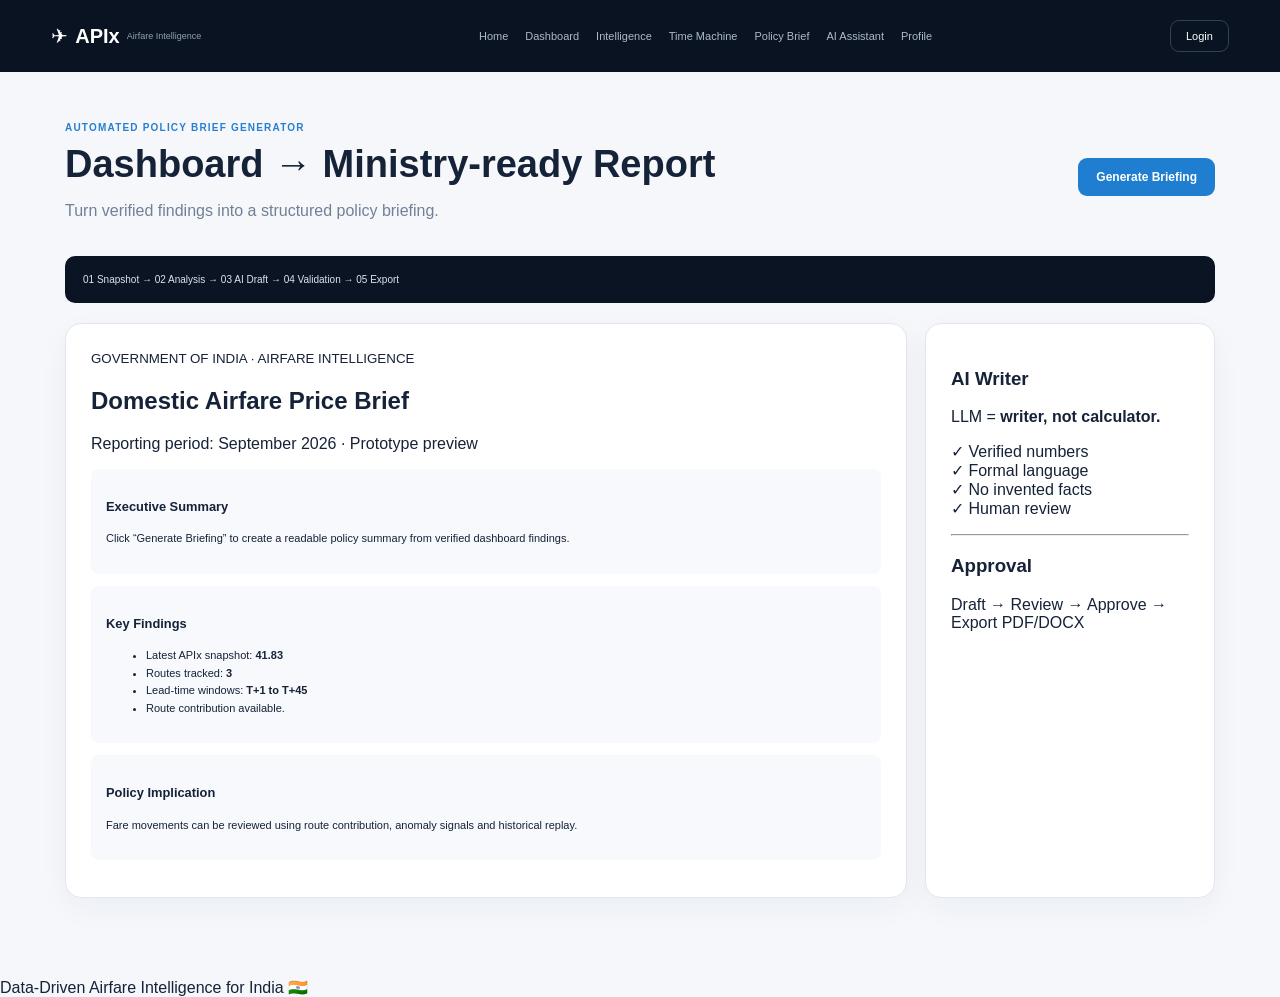
==== brief.html @ e9363e63 "Initial APIx website" ====
<!doctype html><html><head><meta charset="utf-8"><meta name="viewport" content="width=device-width,initial-scale=1"><title>Policy Brief Generator</title><link rel="stylesheet" href="style.css"></head><body><header><a class="logo" href="index.html">✈ <b>APIx</b><small>Airfare Intelligence</small></a><nav><a href="index.html">Home</a><a href="dashboard.html">Dashboard</a><a href="intelligence.html">Intelligence</a><a href="timemachine.html">Time Machine</a><a href="brief.html">Policy Brief</a><a href="chatbot.html">AI Assistant</a><a href="profile.html">Profile</a></nav><a class="login" href="login.html">Login</a></header>
<main class="page"><div class="pagehead"><div><small>AUTOMATED POLICY BRIEF GENERATOR</small><h1>Dashboard → Ministry-ready Report</h1><p>Turn verified findings into a structured policy briefing.</p></div><button class="btn" onclick="generate()">Generate Briefing</button></div>
<div class="workflow">01 Snapshot → 02 Analysis → 03 AI Draft → 04 Validation → 05 Export</div><div class="briefgrid"><section class="report"><small>GOVERNMENT OF INDIA · AIRFARE INTELLIGENCE</small><h2>Domestic Airfare Price Brief</h2><p>Reporting period: September 2026 · Prototype preview</p><div class="reportbox"><h3>Executive Summary</h3><p id="summary">Click “Generate Briefing” to create a readable policy summary from verified dashboard findings.</p></div><div class="reportbox"><h3>Key Findings</h3><ul><li>Latest APIx snapshot: <b>41.83</b></li><li>Routes tracked: <b>3</b></li><li>Lead-time windows: <b>T+1 to T+45</b></li><li>Route contribution available.</li></ul></div><div class="reportbox"><h3>Policy Implication</h3><p>Fare movements can be reviewed using route contribution, anomaly signals and historical replay.</p></div></section><aside class="side"><h3>AI Writer</h3><p>LLM = <b>writer, not calculator.</b></p><p>✓ Verified numbers<br>✓ Formal language<br>✓ No invented facts<br>✓ Human review</p><hr><h3>Approval</h3><p>Draft → Review → Approve → Export PDF/DOCX</p></aside></div></main><footer>Data-Driven Airfare Intelligence for India 🇮🇳</footer><script>function generate(){document.getElementById('summary').textContent='The latest APIx snapshot is 41.83. Route-level and lead-time analysis are available to identify where airfare movement is concentrated. This draft requires human validation before publication.'}</script></body></html>
---- style.css ----
*{
    box-sizing:border-box;
}

body{
    margin:0;
    background:#f5f7fb;
    color:#152238;
    font-family:Inter,Segoe UI,Arial,sans-serif;
}

a{
    text-decoration:none;
    color:inherit;
}


/* =========================
   HEADER
========================= */

header{
    height:72px;
    background:#091321;
    color:white;
    display:flex;
    align-items:center;
    padding:0 4%;
    gap:24px;
    position:sticky;
    top:0;
    z-index:9;
}

.logo{
    display:flex;
    gap:7px;
    align-items:center;
    font-size:20px;
    min-width:190px;
}

.logo small{
    font-size:9px;
    color:#93a0b2;
    font-weight:400;
}

.logo b{
    font-size:20px;
}

nav{
    display:flex;
    gap:17px;
    justify-content:center;
    flex:1;
}

nav a{
    font-size:11px;
    color:#aeb9c9;
    padding:8px 0;
}

nav a:hover,
nav a.active{
    color:white;
    border-bottom:2px solid #4da3ff;
}

.login{
    border:1px solid #334157;
    padding:9px 15px;
    border-radius:9px;
    font-size:11px;
}


/* =========================
   HOME HERO
========================= */

.hero{
    max-width:1180px;
    margin:auto;
    padding:80px 25px 65px;
    display:grid;
    grid-template-columns:1.1fr .9fr;
    gap:70px;
    align-items:center;
}

.pill{
    display:inline-block;
    background:#e0f6eb;
    color:#21835a;
    border-radius:20px;
    padding:8px 13px;
    font-size:10px;
    font-weight:800;
}

.hero h1{
    font-size:51px;
    line-height:1.06;
    margin:18px 0;
}

.hero h1 span{
    color:#277ed0;
}

.hero p{
    color:#6b788b;
    line-height:1.7;
    max-width:620px;
}

.btn{
    display:inline-block;
    background:#207ed0;
    color:white;
    border:0;
    border-radius:9px;
    padding:12px 18px;
    font-weight:700;
    font-size:12px;
    cursor:pointer;
}

.ghost{
    background:white;
    color:#17243a;
    border:1px solid #dce3ed;
}

.hero-card,
.panel,
.cards article,
.innovation article,
.report,
.side,
.replay,
.filters,
.chat-side,
.chat{
    background:white;
    border:1px solid #e1e7ef;
    border-radius:16px;
    box-shadow:0 10px 30px #14243a0b;
}

.hero-card{
    padding:25px;
}

.hero-card small,
.heading small,
.pagehead small,
.centerhead small,
.profile small{
    font-size:10px;
    color:#287fd0;
    font-weight:800;
    letter-spacing:1.2px;
}

.hero-card h2{
    font-size:52px;
    margin:20px 0 10px;
}

.hero-card h2 i{
    font-size:12px;
    color:#8490a1;
    font-style:normal;
}

.bars{
    height:125px;
    display:flex;
    align-items:end;
    gap:9px;
    border-bottom:1px solid #e8edf3;
}

.bars b{
    width:12%;
    background:#4da3ff;
    border-radius:4px 4px 0 0;
}

.hero-card p{
    display:flex;
    justify-content:space-between;
    font-size:11px;
    border-bottom:1px solid #eef1f5;
    padding:10px 0;
}

.hero-card em{
    color:#16825a;
    font-style:normal;
}

.hero-card strong{
    margin-left:auto;
    margin-right:15px;
}


/* =========================
   GENERAL SECTIONS
========================= */

.section{
    max-width:1180px;
    margin:auto;
    padding:20px 25px 65px;
}

.heading{
    padding:40px 0 25px;
}

.heading h2,
.center h2{
    font-size:29px;
}

.cards{
    display:grid;
    gap:15px;
}

.four{
    grid-template-columns:repeat(4,1fr);
}

.cards article{
    padding:23px;
    font-size:24px;
}

.cards h3{
    font-size:15px;
}

.cards p{
    font-size:11px;
    color:#6d798b;
    line-height:1.6;
}

.dark{
    max-width:none!important;
    background:#0b1423;
    color:white;
    padding:20px calc((100% - 1130px)/2) 65px;
}

.dark .cards article{
    background:#111d2e;
    border-color:#26364c;
}

.dark .cards p{
    color:#9aa8bb;
}

.dark .cards b{
    color:#4da3ff;
}

.center{
    text-align:center;
    padding:70px 20px;
}


/* =========================
   CHAT POPUP
========================= */

.chat-popup{
    position:fixed;
    right:22px;
    bottom:20px;
    background:white;
    border:1px solid #dfe5ed;
    border-radius:12px;
    padding:13px 15px;
    box-shadow:0 8px 25px #0002;
    z-index:10;
}

.chat-popup>*{
    display:block;
    font-size:10px;
    margin:3px;
}

.chat-popup a,
.link{
    color:#217fd0;
    font-weight:700;
}


/* =========================
   GENERAL PAGE
========================= */

.page{
    max-width:1200px;
    padding:45px 25px 80px;
    margin:auto;
}

.pagehead{
    display:flex;
    justify-content:space-between;
    align-items:center;
}

.pagehead h1,
.centerhead h1{
    font-size:38px;
    margin:8px 0;
}

.pagehead p,
.centerhead p{
    color:#718096;
}

.status{
    background:#e0f6eb;
    color:#21835a;
    padding:9px 13px;
    border-radius:20px;
    font-size:10px;
    font-weight:800;
}


/* =========================
   FILTERS
========================= */

.filters{
    display:flex;
    gap:15px;
    padding:17px;
    margin:22px 0;
}

.filters label{
    font-size:10px;
    font-weight:700;
    display:flex;
    flex-direction:column;
    gap:6px;
    flex:1;
}

select,
input{
    padding:10px;
    border:1px solid #dce3eb;
    border-radius:8px;
    background:white;
}


/* =========================
   KPI CARDS
========================= */

.kpis{
    display:grid;
    grid-template-columns:repeat(5,1fr);
    gap:12px;
    margin:20px 0;
}

.kpis>div{
    background:white;
    border:1px solid #e1e7ef;
    border-radius:12px;
    padding:18px;
}

.kpis small{
    display:block;
    color:#7d8999;
    font-size:9px;
    font-weight:800;
}

.kpis b{
    display:block;
    font-size:25px;
    margin:9px 0;
}

.kpis span{
    font-size:10px;
    color:#8490a1;
}


/* =========================
   DASHBOARD
========================= */

.twocol{
    display:grid;
    grid-template-columns:1fr 1fr;
    gap:17px;
    margin:17px 0;
}

.panel{
    padding:21px;
}

.panel h2{
    font-size:16px;
}

.chart{
    height:260px;
    background:#0b1423;
    border-radius:10px;
    padding:10px;
}

.chart svg{
    width:100%;
    height:100%;
}

.bar{
    display:grid;
    grid-template-columns:75px 1fr 35px;
    gap:9px;
    align-items:center;
    margin:22px 0;
    font-size:10px;
}

.bar i{
    height:9px;
    background:#4da3ff;
    border-radius:9px;
}

.lead{
    display:grid;
    grid-template-columns:repeat(5,1fr);
    gap:7px;
}

.lead div{
    background:#f5f8fc;
    padding:14px;
    border-radius:8px;
    font-size:10px;
}

.lead strong{
    display:block;
    margin-top:7px;
    font-size:13px;
}

.notice,
.source{
    padding:14px;
    background:#fff7df;
    border:1px solid #eedda9;
    border-radius:9px;
    font-size:10px;
    color:#725e24;
}


/* =========================
   OLD INNOVATION SUPPORT
========================= */

.centerhead{
    text-align:center;
    max-width:700px;
    margin:20px auto 38px;
}

.innovation{
    display:grid;
    gap:15px;
}

.innovation article{
    padding:24px;
    display:grid;
    grid-template-columns:55px 1fr;
    gap:15px;
}

.innovation article>strong{
    font-size:27px;
    color:#277ed0;
}

.innovation h2{
    margin:0;
    font-size:19px;
}

.innovation p{
    font-size:12px;
    color:#69768a;
    line-height:1.6;
}

.codebox,
.anomaly,
.timeline{
    background:#f5f8fc;
    border-radius:8px;
    padding:12px;
    font-size:10px;
}

.anomaly{
    color:#8b5d0d;
    background:#fff5df;
}

.source{
    background:#0b1423;
    color:#dbe4ef;
    border:0;
    margin-top:20px;
}


/* =========================
   TIME MACHINE
========================= */

.replay{
    padding:30px;
    display:grid;
    grid-template-columns:1fr 1fr;
    gap:40px;
}

.replay>div>strong{
    font-size:55px;
    display:block;
    margin:18px 0;
}

.replaybars{
    height:260px;
    background:#f5f8fc;
    display:flex;
    align-items:end;
    gap:25px;
    padding:30px;
}

.replaybars i{
    flex:1;
    background:#4da3ff;
    border-radius:6px 6px 0 0;
}


/* =========================
   POLICY BRIEF
========================= */

.workflow{
    background:#0b1423;
    color:#dbe4ef;
    padding:18px;
    border-radius:10px;
    font-size:10px;
    margin:20px 0;
}

.briefgrid{
    display:grid;
    grid-template-columns:1fr 290px;
    gap:18px;
}

.report,
.side{
    padding:25px;
}

.reportbox{
    background:#f7f9fc;
    padding:15px;
    border-radius:8px;
    margin:12px 0;
    font-size:11px;
    line-height:1.6;
}


/* =========================
   CHATBOT
========================= */

.chatlayout{
    display:grid;
    grid-template-columns:250px 1fr;
    gap:15px;
}

.chat-side{
    padding:18px;
}

.chat-side button{
    display:block;
    width:100%;
    padding:10px;
    margin:7px 0;
    border:1px solid #e1e6ee;
    background:#f8fafc;
    border-radius:8px;
    text-align:left;
    font-size:10px;
}

.tiny{
    font-size:9px!important;
    color:#8490a1;
    line-height:1.5;
}

.chat{
    overflow:hidden;
}

.chathead{
    padding:16px;
    border-bottom:1px solid #e7ebf1;
    font-size:11px;
}

.messages{
    height:420px;
    padding:18px;
    background:#f7f9fc;
    overflow:auto;
}

.msg{
    max-width:75%;
    padding:11px;
    border-radius:11px;
    margin:9px 0;
    font-size:11px;
    line-height:1.5;
}

.bot{
    background:white;
    border:1px solid #e2e7ee;
}

.user{
    background:#207ed0;
    color:white;
    margin-left:auto;
}

.input{
    display:flex;
    gap:7px;
    padding:11px;
}

.input input{
    flex:1;
}

.input button{
    background:#207ed0;
    color:white;
    border:0;
    border-radius:8px;
    padding:0 16px;
}


/* =========================
   LOGIN
========================= */

.loginpage{
    min-height:100vh;
    background:#0b1423;
    display:grid;
    place-items:center;
}

.loginbox{
    width:390px;
    background:white;
    padding:38px;
    border-radius:18px;
}

.darklogo{
    color:#17243a;
}

.loginbox h1{
    margin-top:28px;
}

.loginbox label{
    display:block;
    font-size:10px;
    font-weight:700;
    margin:13px 0;
}

.loginbox input{
    width:100%;
    margin-top:6px;
}

.full{
    width:100%;
    margin-top:8px;
}


/* =========================
   PROFILE
========================= */

.profile{
    display:flex;
    align-items:center;
    gap:18px;
    margin-bottom:25px;
}

.avatar{
    width:62px;
    height:62px;
    background:#207ed0;
    color:white;
    border-radius:50%;
    display:grid;
    place-items:center;
    font-size:24px;
    font-weight:800;
}


/* =========================
   TABLES
========================= */

table{
    width:100%;
    border-collapse:collapse;
    font-size:10px;
}

th,
td{
    text-align:left;
    padding:12px;
    border-bottom:1px solid #edf0f4;
}


/* =====================================================
   APIx INTELLIGENCE CENTER
===================================================== */

.intel-hero{
    display:flex;
    justify-content:space-between;
    align-items:flex-end;
    gap:40px;
    padding:55px 0 40px;
    border-bottom:1px solid #e7edf4;
}

.intel-hero h1{
    font-size:46px;
    line-height:1.05;
    max-width:650px;
    margin:16px 0;
}

.intel-hero h1 span{
    display:block;
    color:#4b8ed8;
}

.intel-hero p{
    max-width:620px;
    color:#68778a;
    font-size:15px;
    line-height:1.7;
}

.intel-status{
    display:flex;
    align-items:center;
    gap:12px;
    padding:16px 20px;
    background:#f5f9fd;
    border:1px solid #dce8f3;
    border-radius:12px;
    min-width:250px;
}

.intel-status small{
    display:block;
    color:#7b8999;
    font-size:9px;
}

.intel-status strong{
    display:block;
    margin-top:5px;
    font-size:11px;
    color:#26384b;
}

.status-dot{
    width:9px;
    height:9px;
    background:#2fbf71;
    border-radius:50%;
    box-shadow:0 0 0 5px #dff6e9;
}


/* Intelligence module cards */

.module-grid{
    display:grid;
    grid-template-columns:1fr 1fr;
    gap:20px;
    padding:35px 0;
}

.intel-module{
    background:white;
    border:1px solid #e1e8f0;
    border-radius:16px;
    padding:26px;
    color:#1c2b3a;
    transition:.2s;
    box-shadow:0 5px 20px rgba(22,45,70,.04);
}

.intel-module:hover{
    transform:translateY(-4px);
    border-color:#9fc5e8;
    box-shadow:0 15px 35px rgba(22,45,70,.09);
}

.module-top{
    display:flex;
    justify-content:space-between;
    color:#718196;
    font-size:10px;
    letter-spacing:1px;
}

.module-top b{
    font-size:8px;
    color:#4d8dcc;
    background:#edf6ff;
    padding:5px 8px;
    border-radius:5px;
}

.module-icon{
    width:45px;
    height:45px;
    margin:28px 0 18px;
    display:flex;
    align-items:center;
    justify-content:center;
    background:#edf5fc;
    color:#4385c5;
    border-radius:10px;
    font-size:22px;
}

.intel-module h2{
    font-size:22px;
    margin:0 0 10px;
}

.intel-module p{
    color:#6b7989;
    line-height:1.6;
    font-size:13px;
    min-height:65px;
}

.module-data{
    display:flex;
    justify-content:space-between;
    border-top:1px solid #edf1f5;
    padding:11px 0;
    font-size:10px;
}

.module-data span{
    color:#8794a4;
}

.module-data strong{
    color:#26384b;
}

.module-link{
    margin-top:12px;
    color:#4285c4;
    font-size:11px;
    font-weight:600;
}


/* Anomaly preview */

.anomaly-mini{
    display:flex;
    align-items:center;
    gap:12px;
    background:#fff8ed;
    border:1px solid #f4dfbd;
    padding:12px;
    margin:15px 0;
    border-radius:8px;
}

.anomaly-mini span{
    font-size:10px;
    color:#69798a;
}

.anomaly-mini strong{
    color:#d17b22;
}

.anomaly-mini em{
    font-size:8px;
    color:#c16c17;
    font-style:normal;
}


/* Fingerprint preview */

.fingerprint-box{
    display:grid;
    grid-template-columns:repeat(3,1fr);
    gap:6px;
    margin:15px 0;
}

.fingerprint-box span{
    background:#f5f7fa;
    padding:8px;
    text-align:center;
    font-size:8px;
    color:#718093;
    border-radius:5px;
}


/* Time preview */

.time-preview{
    display:flex;
    align-items:flex-end;
    gap:10px;
    height:85px;
    margin:15px 0;
}

.time-preview div{
    flex:1;
    background:#edf5fc;
    padding:8px;
    border-radius:5px;
    display:flex;
    flex-direction:column;
    justify-content:flex-end;
    height:60%;
}

.time-preview div:nth-child(2){
    height:78%;
}

.time-preview div:nth-child(3){
    height:95%;
}

.time-preview span{
    font-size:8px;
    color:#8190a1;
}

.time-preview b{
    font-size:10px;
    color:#3e80bd;
}


/* Intelligence pipeline */

.intel-bottom{
    background:#f6f9fc;
    border:1px solid #e1e9f1;
    border-radius:16px;
    padding:30px;
    margin-bottom:50px;
}

.intel-bottom h2{
    margin:10px 0 25px;
}

.intel-bottom h2 span{
    color:#4388ca;
}

.pipeline{
    display:flex;
    align-items:center;
    justify-content:space-between;
    gap:10px;
    flex-wrap:wrap;
}

.pipeline span{
    background:white;
    border:1px solid #dce5ee;
    padding:10px 14px;
    border-radius:7px;
    font-size:10px;
}

.pipeline b{
    color:#77a7d2;
}


/* =====================================================
   INTELLIGENCE DETAIL PAGES
===================================================== */

.detail-hero{
    padding:55px 0 35px;
}

.detail-hero small{
    color:#4a89c6;
    font-size:10px;
    letter-spacing:1px;
}

.detail-hero h1{
    font-size:40px;
    margin:15px 0 10px;
}

.detail-hero p{
    color:#6b7888;
    max-width:650px;
    line-height:1.7;
}


/* Analytics panel */

.analytics-panel{
    background:white;
    border:1px solid #e0e7ef;
    border-radius:14px;
    padding:25px;
    margin-bottom:20px;
    box-shadow:0 5px 20px rgba(30,55,80,.04);
}

.panel-header{
    display:flex;
    justify-content:space-between;
    align-items:center;
    margin-bottom:22px;
}

.panel-header small{
    color:#8492a1;
    font-size:9px;
}

.panel-header h2{
    margin-top:6px;
    font-size:19px;
}

.live-tag{
    color:#2baf68;
    background:#eaf8f0;
    padding:7px 10px;
    border-radius:5px;
    font-size:8px;
}


/* Detail data table */

.data-table{
    width:100%;
    border-collapse:collapse;
    font-size:11px;
}

.data-table th{
    text-align:left;
    color:#8996a5;
    font-size:9px;
    padding:12px;
    border-bottom:1px solid #e8edf2;
}

.data-table td{
    padding:15px 12px;
    border-bottom:1px solid #edf1f5;
    color:#425365;
}

.data-table td:first-child{
    font-weight:600;
    color:#24374a;
}


/* Detail metrics */

.metric-row{
    display:grid;
    grid-template-columns:repeat(3,1fr);
    gap:18px;
    margin-bottom:50px;
}

.metric-card{
    background:white;
    border:1px solid #e1e8ef;
    padding:22px;
    border-radius:12px;
}

.metric-card small{
    display:block;
    color:#8491a0;
    font-size:9px;
}

.metric-card strong{
    display:block;
    font-size:28px;
    margin:8px 0;
}

.metric-card span{
    color:#8793a1;
    font-size:10px;
}


/* Anomaly signals */

.signal{
    display:grid;
    grid-template-columns:2fr 1fr auto;
    align-items:center;
    gap:20px;
    padding:18px;
    border:1px solid #e8edf2;
    border-radius:10px;
    margin-bottom:10px;
}

.signal strong{
    font-size:13px;
}

.signal p{
    margin:5px 0 0;
    color:#7b8998;
    font-size:10px;
}

.signal-price{
    display:flex;
    flex-direction:column;
    font-size:10px;
}

.signal-price span{
    color:#8a97a5;
    text-decoration:line-through;
}

.signal-price b{
    margin-top:4px;
    color:#293b4e;
}

.warning,
.normal,
.watch{
    padding:7px 9px;
    border-radius:5px;
    font-size:8px;
    text-align:center;
}

.warning{
    background:#fff1e3;
    color:#c8761b;
}

.normal{
    background:#eaf8f0;
    color:#29935b;
}

.watch{
    background:#eef5fc;
    color:#4c82b6;
}


/* Fingerprint detail */

.fingerprint-large{
    display:grid;
    grid-template-columns:repeat(3,1fr);
    gap:12px;
}

.fingerprint-large div{
    background:#f7f9fb;
    border:1px solid #e6ebf0;
    padding:18px;
    border-radius:8px;
}

.fingerprint-large small{
    display:block;
    color:#8a97a5;
    font-size:8px;
    margin-bottom:7px;
}

.fingerprint-large strong{
    font-size:12px;
}

.match-result{
    display:grid;
    grid-template-columns:2fr 1fr 1fr;
    gap:10px;
    margin-top:18px;
}

.match-result div{
    background:#eef8f2;
    padding:16px;
    border-radius:8px;
}

.match-result span{
    display:block;
    font-size:8px;
    color:#6f8c7b;
}

.match-result strong{
    display:block;
    margin-top:5px;
    font-size:12px;
    color:#28784b;
}


/* =====================================================
   NEW WEBSITE FOOTER
===================================================== */

.site-footer{
    background:#091321;
    color:#91a0b3;
    padding:42px 6% 20px;
    font-size:11px;
    margin-top:20px;
}

.footer-grid{
    max-width:1180px;
    margin:auto;
    display:grid;
    grid-template-columns:2fr 1fr 1fr 1fr;
    gap:45px;
}

.footer-grid>div{
    display:flex;
    flex-direction:column;
    gap:9px;
}

.footer-grid h3{
    color:white;
    font-size:20px;
    margin:0 0 3px;
}

.footer-grid p{
    margin:0;
    color:#8190a3;
    line-height:1.6;
}

.footer-grid b{
    color:white;
    font-size:12px;
    margin-bottom:5px;
}

.footer-grid a{
    color:#91a0b3;
    font-size:10px;
    transition:.2s;
}

.footer-grid a:hover{
    color:#4da3ff;
}

.footer-bottom{
    max-width:1180px;
    margin:35px auto 0;
    padding-top:17px;
    border-top:1px solid #202d3e;
    display:flex;
    justify-content:space-between;
    gap:20px;
    font-size:9px;
    color:#66758a;
}


/* =====================================================
   RESPONSIVE
===================================================== */

@media(max-width:1000px){

    header{
        padding:0 20px;
    }

    nav{
        gap:10px;
    }

    .hero{
        grid-template-columns:1fr;
        gap:35px;
    }

    .four{
        grid-template-columns:1fr 1fr;
    }

    .kpis{
        grid-template-columns:repeat(3,1fr);
    }

    .footer-grid{
        grid-template-columns:2fr 1fr 1fr;
    }
}


@media(max-width:800px){

    header{
        height:auto;
        min-height:72px;
        flex-wrap:wrap;
        padding:14px 20px;
    }

    .logo{
        min-width:auto;
    }

    nav{
        order:3;
        width:100%;
        overflow-x:auto;
        justify-content:flex-start;
        padding-bottom:3px;
    }

    .intel-hero{
        flex-direction:column;
        align-items:flex-start;
    }

    .intel-hero h1{
        font-size:35px;
    }

    .module-grid{
        grid-template-columns:1fr;
    }

    .metric-row{
        grid-template-columns:1fr;
    }

    .signal{
        grid-template-columns:1fr;
    }

    .fingerprint-large{
        grid-template-columns:1fr 1fr;
    }

    .match-result{
        grid-template-columns:1fr;
    }

    .twocol,
    .replay,
    .briefgrid,
    .chatlayout{
        grid-template-columns:1fr;
    }

    .lead{
        grid-template-columns:1fr 1fr;
    }

    .footer-grid{
        grid-template-columns:1fr 1fr;
        gap:30px;
    }

    .footer-bottom{
        flex-direction:column;
        gap:7px;
    }
}


@media(max-width:600px){

    .hero{
        padding-top:50px;
    }

    .hero h1{
        font-size:38px;
    }

    .page{
        padding:30px 18px 60px;
    }

    .four{
        grid-template-columns:1fr;
    }

    .kpis{
        grid-template-columns:1fr 1fr;
    }

    .filters{
        flex-direction:column;
    }

    .fingerprint-large{
        grid-template-columns:1fr;
    }

    .lead{
        grid-template-columns:1fr;
    }

    .footer-grid{
        grid-template-columns:1fr;
    }

    .site-footer{
        padding:35px 25px 20px;
    }

    .loginbox{
        width:calc(100% - 30px);
    }
}
/* =========================
   ADVANCED APIx INTELLIGENCE
========================= */

.trip-layout{
    display:grid;
    grid-template-columns:1.25fr .75fr;
    gap:18px;
    margin-bottom:18px;
}

.trip-fields{
    display:grid;
    grid-template-columns:repeat(4,1fr);
    gap:12px;
}

.trip-fields div{
    background:#f7f9fc;
    border:1px solid #e5ebf1;
    padding:15px;
    border-radius:9px;
}

.trip-fields small{
    display:block;
    color:#8794a3;
    font-size:8px;
    margin-bottom:7px;
}

.trip-fields strong{
    font-size:11px;
    color:#26384b;
}

.price-compare{
    display:flex;
    align-items:center;
    justify-content:space-between;
    gap:15px;
    margin:25px 0 15px;
}

.price-compare div{
    display:flex;
    flex-direction:column;
    gap:7px;
}

.price-compare span{
    color:#8794a3;
    font-size:9px;
}

.price-compare strong{
    font-size:27px;
}

.price-compare .arrow{
    color:#7b8998;
    font-size:22px;
}

.change-positive{
    display:inline-block;
    background:#e8f7ef;
    color:#238454;
    padding:8px 12px;
    border-radius:7px;
    font-size:10px;
    font-weight:700;
}

.comparison-card p{
    color:#718096;
    font-size:10px;
    line-height:1.7;
    margin-top:18px;
}

.check-grid{
    display:grid;
    grid-template-columns:repeat(3,1fr);
    gap:12px;
}

.check-item{
    display:flex;
    align-items:center;
    gap:12px;
    background:#f7faf8;
    border:1px solid #dfede4;
    padding:15px;
    border-radius:9px;
}

.check-item>span{
    width:25px;
    height:25px;
    display:grid;
    place-items:center;
    background:#dff4e7;
    color:#258553;
    border-radius:50%;
    font-size:11px;
    font-weight:bold;
}

.check-item strong,
.check-item small{
    display:block;
}

.check-item strong{
    font-size:10px;
}

.check-item small{
    color:#8794a3;
    font-size:9px;
    margin-top:4px;
}


/* Data Trust */

.trust-hero{
    display:grid;
    grid-template-columns:320px 1fr;
    gap:18px;
    margin-bottom:18px;
}

.trust-score,
.trust-summary{
    background:white;
    border:1px solid #e1e7ef;
    border-radius:14px;
    padding:25px;
}

.trust-score small,
.trust-summary small{
    color:#7f8d9d;
    font-size:9px;
    font-weight:700;
}

.trust-score strong{
    font-size:65px;
    display:inline-block;
    margin:15px 0 0;
}

.trust-score>span{
    color:#8996a5;
    font-size:13px;
}

.trust-score>b{
    display:block;
    color:#238454;
    font-size:9px;
    margin-top:8px;
}

.trust-meter{
    height:9px;
    background:#e8edf2;
    border-radius:10px;
    overflow:hidden;
}

.trust-meter i{
    display:block;
    height:100%;
    background:#4da3ff;
    border-radius:10px;
}

.trust-summary h2{
    font-size:32px;
    margin:18px 0 10px;
}

.trust-summary p{
    max-width:550px;
    color:#718096;
    font-size:11px;
    line-height:1.7;
}

.trust-status{
    display:inline-block;
    background:#edf8f2;
    color:#258454;
    padding:9px 12px;
    border-radius:7px;
    font-size:9px;
}

.trust-status span{
    margin-right:5px;
}

.trust-list{
    display:grid;
    gap:15px;
}

.trust-row{
    display:grid;
    grid-template-columns:1fr 50px;
    gap:10px;
    align-items:center;
}

.trust-row>div{
    display:flex;
    flex-direction:column;
    gap:4px;
}

.trust-row strong{
    font-size:11px;
}

.trust-row span{
    font-size:9px;
    color:#8995a4;
}

.trust-row>b{
    text-align:right;
    font-size:11px;
}

.progress{
    grid-column:1 / 3;
    height:7px;
    background:#edf1f5;
    border-radius:10px;
    overflow:hidden;
}

.progress i{
    display:block;
    height:100%;
    background:#4da3ff;
    border-radius:10px;
}

.warning-list{
    display:grid;
    gap:9px;
}

.warning-list p{
    margin:0;
    font-size:10px;
    color:#617184;
    background:#f7f9fb;
    padding:10px;
    border-radius:7px;
}


/* Why APIx Moved */

.explain-header{
    background:#0b1423;
    color:white;
    border-radius:14px;
    padding:30px;
    margin-bottom:18px;
    display:flex;
    justify-content:space-between;
    align-items:center;
}

.explain-header small{
    color:#7fa8d0;
    font-size:9px;
}

.explain-header h2{
    margin:8px 0;
    font-size:18px;
}

.explain-header>div:first-child>strong{
    font-size:42px;
    color:#55b987;
}

.explain-header p{
    color:#9ba9ba;
    font-size:9px;
}

.explain-badge{
    background:#e8f7ef;
    color:#278554;
    padding:9px 13px;
    border-radius:7px;
    font-size:9px;
    font-weight:800;
}

.contribution-list{
    display:grid;
    gap:16px;
}

.contribution-row{
    display:grid;
    grid-template-columns:190px 1fr 55px;
    gap:15px;
    align-items:center;
}

.route-name{
    display:flex;
    flex-direction:column;
    gap:4px;
}

.route-name strong{
    font-size:11px;
}

.route-name span{
    color:#8995a3;
    font-size:8px;
}

.contribution-bar{
    height:9px;
    background:#edf1f5;
    border-radius:10px;
    overflow:hidden;
}

.contribution-bar i{
    display:block;
    height:100%;
    background:#4da3ff;
    border-radius:10px;
}

.contribution-row>strong{
    text-align:right;
    font-size:11px;
    color:#287fd0;
}

.contribution-row.negative .contribution-bar i{
    background:#b5c0cb;
}

.contribution-row.negative>strong{
    color:#6f7d8c;
}

.factor{
    display:flex;
    justify-content:space-between;
    align-items:center;
    padding:13px 0;
    border-bottom:1px solid #edf1f5;
}

.factor div{
    display:flex;
    flex-direction:column;
    gap:4px;
}

.factor strong{
    font-size:10px;
}

.factor span{
    font-size:8px;
    color:#8995a3;
}

.factor>b{
    color:#287fd0;
    font-size:11px;
}

.interpretation{
    background:#f6f9fc;
    border:1px solid #e3e9ef;
    padding:14px;
    border-radius:8px;
    margin-top:10px;
}

.interpretation strong,
.interpretation span{
    display:block;
}

.interpretation strong{
    font-size:9px;
    color:#287fd0;
}

.interpretation span{
    font-size:10px;
    color:#536579;
    margin-top:5px;
}

.evidence-grid{
    display:grid;
    grid-template-columns:repeat(4,1fr);
    gap:12px;
}

.evidence-grid div{
    background:#f7f9fc;
    padding:17px;
    border-radius:9px;
}

.evidence-grid strong{
    display:block;
    font-size:22px;
}

.evidence-grid span{
    display:block;
    margin-top:6px;
    color:#8491a0;
    font-size:9px;
}


/* Index Provenance */

.provenance-summary{
    display:grid;
    grid-template-columns:repeat(4,1fr);
    gap:12px;
    margin-bottom:18px;
}

.provenance-summary>div{
    background:white;
    border:1px solid #e1e7ef;
    padding:20px;
    border-radius:12px;
}

.provenance-summary small,
.provenance-summary span{
    display:block;
    color:#8794a3;
    font-size:8px;
}

.provenance-summary strong{
    display:block;
    font-size:25px;
    margin:8px 0;
}

.provenance-flow{
    display:grid;
    grid-template-columns:1fr 30px 1fr 30px 1fr 30px 1fr 30px 1fr;
    align-items:center;
    gap:8px;
}

.provenance-flow>div{
    background:#f6f9fc;
    border:1px solid #e1e8ef;
    padding:15px;
    border-radius:9px;
    text-align:center;
}

.provenance-flow span,
.provenance-flow strong,
.provenance-flow small{
    display:block;
}

.provenance-flow span{
    color:#4286c5;
    font-size:9px;
    font-weight:bold;
}

.provenance-flow strong{
    font-size:10px;
    margin:7px 0;
}

.provenance-flow small{
    color:#8794a3;
    font-size:8px;
}

.provenance-flow>b{
    color:#8da4ba;
    text-align:center;
}


/* Advanced responsive */

@media(max-width:900px){

    .trip-layout,
    .trust-hero{
        grid-template-columns:1fr;
    }

    .trip-fields{
        grid-template-columns:1fr 1fr;
    }

    .check-grid{
        grid-template-columns:1fr 1fr;
    }

    .evidence-grid,
    .provenance-summary{
        grid-template-columns:1fr 1fr;
    }

    .provenance-flow{
        grid-template-columns:1fr;
    }

    .provenance-flow>b{
        transform:rotate(90deg);
    }

    .contribution-row{
        grid-template-columns:130px 1fr 45px;
    }
}


@media(max-width:600px){

    .trip-fields,
    .check-grid,
    .evidence-grid,
    .provenance-summary{
        grid-template-columns:1fr;
    }

    .price-compare{
        flex-direction:column;
        align-items:flex-start;
    }

    .explain-header{
        flex-direction:column;
        align-items:flex-start;
        gap:20px;
    }

    .contribution-row{
        grid-template-columns:1fr;
    }

    .contribution-row>strong{
        text-align:left;
    }
}
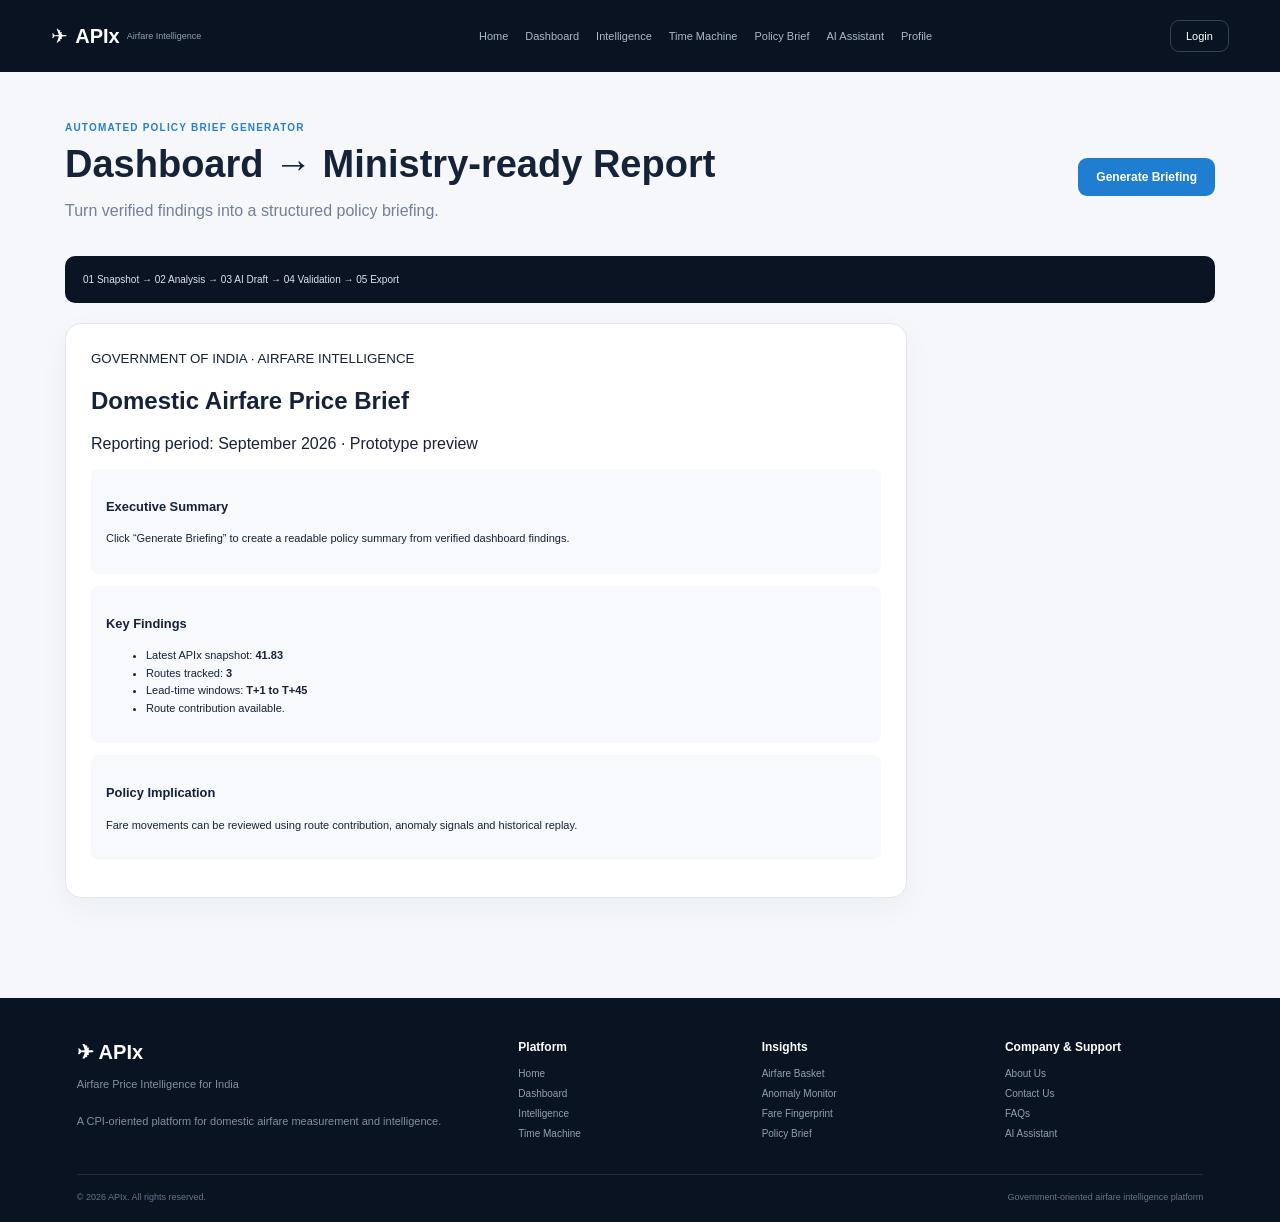
==== commit 40b5e1c9: "Finalize APIx website UI and pages" ====
--- a/brief.html
+++ b/brief.html
@@ -1,3 +1,83 @@
 <!doctype html><html><head><meta charset="utf-8"><meta name="viewport" content="width=device-width,initial-scale=1"><title>Policy Brief Generator</title><link rel="stylesheet" href="style.css"></head><body><header><a class="logo" href="index.html">✈ <b>APIx</b><small>Airfare Intelligence</small></a><nav><a href="index.html">Home</a><a href="dashboard.html">Dashboard</a><a href="intelligence.html">Intelligence</a><a href="timemachine.html">Time Machine</a><a href="brief.html">Policy Brief</a><a href="chatbot.html">AI Assistant</a><a href="profile.html">Profile</a></nav><a class="login" href="login.html">Login</a></header>
 <main class="page"><div class="pagehead"><div><small>AUTOMATED POLICY BRIEF GENERATOR</small><h1>Dashboard → Ministry-ready Report</h1><p>Turn verified findings into a structured policy briefing.</p></div><button class="btn" onclick="generate()">Generate Briefing</button></div>
-<div class="workflow">01 Snapshot → 02 Analysis → 03 AI Draft → 04 Validation → 05 Export</div><div class="briefgrid"><section class="report"><small>GOVERNMENT OF INDIA · AIRFARE INTELLIGENCE</small><h2>Domestic Airfare Price Brief</h2><p>Reporting period: September 2026 · Prototype preview</p><div class="reportbox"><h3>Executive Summary</h3><p id="summary">Click “Generate Briefing” to create a readable policy summary from verified dashboard findings.</p></div><div class="reportbox"><h3>Key Findings</h3><ul><li>Latest APIx snapshot: <b>41.83</b></li><li>Routes tracked: <b>3</b></li><li>Lead-time windows: <b>T+1 to T+45</b></li><li>Route contribution available.</li></ul></div><div class="reportbox"><h3>Policy Implication</h3><p>Fare movements can be reviewed using route contribution, anomaly signals and historical replay.</p></div></section><aside class="side"><h3>AI Writer</h3><p>LLM = <b>writer, not calculator.</b></p><p>✓ Verified numbers<br>✓ Formal language<br>✓ No invented facts<br>✓ Human review</p><hr><h3>Approval</h3><p>Draft → Review → Approve → Export PDF/DOCX</p></aside></div></main><footer>Data-Driven Airfare Intelligence for India 🇮🇳</footer><script>function generate(){document.getElementById('summary').textContent='The latest APIx snapshot is 41.83. Route-level and lead-time analysis are available to identify where airfare movement is concentrated. This draft requires human validation before publication.'}</script></body></html>+<div class="workflow">01 Snapshot → 02 Analysis → 03 AI Draft → 04 Validation → 05 Export</div><div class="briefgrid"><section class="report"><small>GOVERNMENT OF INDIA · AIRFARE INTELLIGENCE</small><h2>Domestic Airfare Price Brief</h2><p>Reporting period: September 2026 · Prototype preview</p><div class="reportbox"><h3>Executive Summary</h3><p id="summary">Click “Generate Briefing” to create a readable policy summary from verified dashboard findings.</p></div><div class="reportbox"><h3>Key Findings</h3><ul><li>Latest APIx snapshot: <b>41.83</b></li><li>Routes tracked: <b>3</b></li><li>Lead-time windows: <b>T+1 to T+45</b></li><li>Route contribution available.</li></ul></div><div class="reportbox"><h3>Policy Implication</h3><p>Fare movements can be reviewed using route contribution, anomaly signals and historical replay.</p></div></section></div></main><footer class="site-footer">
+
+    <div class="footer-grid">
+
+
+        <div>
+
+            <h3>✈ APIx</h3>
+
+            <p>
+                Airfare Price Intelligence for India
+            </p>
+
+            <p style="margin-top:10px">
+                A CPI-oriented platform for domestic
+                airfare measurement and intelligence.
+            </p>
+
+        </div>
+
+
+        <div>
+
+            <b>Platform</b>
+
+            <a href="index.html">Home</a>
+
+            <a href="dashboard.html">Dashboard</a>
+
+            <a href="intelligence.html">Intelligence</a>
+
+            <a href="timemachine.html">Time Machine</a>
+
+        </div>
+
+
+        <div>
+
+            <b>Insights</b>
+
+            <a href="basket.html">Airfare Basket</a>
+
+            <a href="anomaly.html">Anomaly Monitor</a>
+
+            <a href="fingerprint.html">Fare Fingerprint</a>
+
+            <a href="brief.html">Policy Brief</a>
+
+        </div>
+
+
+        <div>
+
+            <b>Company & Support</b>
+
+            <a href="#">About Us</a>
+
+            <a href="#">Contact Us</a>
+
+            <a href="#">FAQs</a>
+
+            <a href="chatbot.html">AI Assistant</a>
+
+        </div>
+
+    </div>
+
+
+    <div class="footer-bottom">
+
+        <span>
+            © 2026 APIx. All rights reserved.
+        </span>
+
+        <span>
+            Government-oriented airfare intelligence platform
+        </span>
+
+    </div>
+
+</footer><script>function generate(){document.getElementById('summary').textContent='The latest APIx snapshot is 41.83. Route-level and lead-time analysis are available to identify where airfare movement is concentrated. This draft requires human validation before publication.'}</script></body></html>
--- a/style.css
+++ b/style.css
@@ -2108,4 +2108,1262 @@
     .contribution-row>strong{
         text-align:left;
     }
+}
+/* =====================================================
+   APIx FINAL PAGE STYLES
+   Login + Profile + AI Assistant + Time Machine
+===================================================== */
+
+
+/* =========================
+   LOGIN PAGE
+========================= */
+
+.login-wrapper{
+    min-height:100vh;
+    display:grid;
+    grid-template-columns:1.05fr .95fr;
+    background:#091321;
+}
+
+.login-info{
+    padding:55px 8%;
+    color:white;
+    display:flex;
+    flex-direction:column;
+    justify-content:space-between;
+    background:#091321;
+}
+
+.login-logo{
+    display:flex;
+    align-items:center;
+    gap:7px;
+    color:white;
+    font-size:21px;
+}
+
+.login-logo b{
+    font-size:21px;
+}
+
+.login-logo small{
+    font-size:9px;
+    color:#93a0b2;
+    font-weight:400;
+}
+
+.login-info-content{
+    max-width:570px;
+}
+
+.login-info-content>small{
+    color:#61a8ed;
+    font-size:10px;
+    font-weight:800;
+    letter-spacing:1.5px;
+}
+
+.login-info-content h1{
+    font-size:48px;
+    line-height:1.08;
+    margin:18px 0;
+}
+
+.login-info-content h1 span{
+    color:#4da3ff;
+}
+
+.login-info-content>p{
+    color:#9aa8ba;
+    font-size:14px;
+    line-height:1.8;
+    max-width:520px;
+}
+
+.login-features{
+    margin-top:35px;
+    display:grid;
+    gap:18px;
+}
+
+.login-features>div{
+    display:flex;
+    align-items:center;
+    gap:14px;
+}
+
+.login-features>div>span{
+    width:30px;
+    height:30px;
+    border-radius:50%;
+    display:grid;
+    place-items:center;
+    background:#122238;
+    color:#55b987;
+    font-weight:bold;
+}
+
+.login-features strong,
+.login-features small{
+    display:block;
+}
+
+.login-features strong{
+    font-size:12px;
+    color:white;
+}
+
+.login-features small{
+    margin-top:4px;
+    color:#8190a3;
+    font-size:9px;
+}
+
+.login-info-footer{
+    display:flex;
+    justify-content:space-between;
+    color:#637389;
+    font-size:9px;
+    border-top:1px solid #202d3e;
+    padding-top:18px;
+}
+
+.login-panel{
+    background:#f5f7fb;
+    display:grid;
+    place-items:center;
+    padding:40px;
+}
+
+.login-card{
+    width:100%;
+    max-width:430px;
+    background:white;
+    border:1px solid #e1e7ef;
+    border-radius:18px;
+    padding:38px;
+    box-shadow:0 20px 55px rgba(0,0,0,.08);
+}
+
+.login-heading{
+    margin:30px 0 25px;
+}
+
+.login-heading small{
+    color:#287fd0;
+    font-size:9px;
+    font-weight:800;
+    letter-spacing:1.2px;
+}
+
+.login-heading h2{
+    font-size:30px;
+    margin:8px 0;
+}
+
+.login-heading p{
+    color:#718096;
+    font-size:11px;
+    line-height:1.6;
+}
+
+.login-card form>label{
+    display:block;
+    color:#3d4c5e;
+    font-size:10px;
+    font-weight:700;
+    margin:15px 0;
+}
+
+.login-card form input{
+    width:100%;
+    margin-top:7px;
+    padding:12px;
+    font-size:11px;
+}
+
+.password-field{
+    position:relative;
+}
+
+.password-field input{
+    padding-right:55px!important;
+}
+
+.show-password{
+    position:absolute;
+    right:8px;
+    top:8px;
+    border:0;
+    background:transparent;
+    color:#287fd0;
+    font-size:9px;
+    font-weight:700;
+    cursor:pointer;
+}
+
+.login-options{
+    display:flex;
+    justify-content:space-between;
+    align-items:center;
+    margin:17px 0;
+    font-size:9px;
+}
+
+.login-options a{
+    color:#287fd0;
+    font-weight:700;
+}
+
+.remember{
+    display:flex;
+    align-items:center;
+    gap:6px;
+    color:#718096;
+}
+
+.remember input{
+    width:auto!important;
+    margin:0!important;
+}
+
+.demo-note{
+    display:flex;
+    gap:10px;
+    background:#f5f9fd;
+    border:1px solid #dfeaf4;
+    padding:12px;
+    border-radius:8px;
+    margin-top:18px;
+}
+
+.demo-note>span{
+    width:20px;
+    height:20px;
+    display:grid;
+    place-items:center;
+    border-radius:50%;
+    background:#e3f0fb;
+    color:#287fd0;
+    font-weight:bold;
+    font-size:10px;
+}
+
+.demo-note p{
+    margin:0;
+    color:#748294;
+    font-size:9px;
+    line-height:1.6;
+}
+
+.demo-note strong{
+    color:#425365;
+}
+
+.login-divider{
+    display:flex;
+    align-items:center;
+    gap:12px;
+    margin:25px 0 18px;
+    color:#a0aab7;
+    font-size:8px;
+}
+
+.login-divider:before,
+.login-divider:after{
+    content:"";
+    flex:1;
+    height:1px;
+    background:#e8edf2;
+}
+
+.back-home{
+    display:block;
+    text-align:center;
+    color:#287fd0;
+    font-size:10px;
+    font-weight:700;
+}
+
+.mobile-logo{
+    display:none;
+}
+
+
+/* =========================
+   PROFILE
+========================= */
+
+.profile-header{
+    display:flex;
+    align-items:center;
+    gap:18px;
+    background:white;
+    border:1px solid #e1e7ef;
+    border-radius:15px;
+    padding:25px;
+    margin-bottom:18px;
+}
+
+.profile-avatar{
+    width:65px;
+    height:65px;
+    display:grid;
+    place-items:center;
+    background:#207ed0;
+    color:white;
+    border-radius:50%;
+    font-size:24px;
+    font-weight:800;
+}
+
+.profile-intro{
+    flex:1;
+}
+
+.profile-intro small{
+    color:#287fd0;
+    font-size:9px;
+    font-weight:800;
+    letter-spacing:1.2px;
+}
+
+.profile-intro h1{
+    font-size:28px;
+    margin:7px 0;
+}
+
+.profile-intro p{
+    margin:0;
+    color:#718096;
+    font-size:11px;
+}
+
+.profile-status{
+    padding:9px 12px;
+    border-radius:20px;
+    background:#e8f7ef;
+    color:#238454;
+    font-size:9px;
+    font-weight:700;
+}
+
+.profile-status span{
+    display:inline-block;
+    width:7px;
+    height:7px;
+    border-radius:50%;
+    background:#2fbf71;
+    margin-right:5px;
+}
+
+.profile-kpis{
+    display:grid;
+    grid-template-columns:repeat(4,1fr);
+    gap:12px;
+    margin-bottom:18px;
+}
+
+.profile-kpi{
+    background:white;
+    border:1px solid #e1e7ef;
+    border-radius:12px;
+    padding:18px;
+}
+
+.profile-kpi small{
+    display:block;
+    color:#8491a0;
+    font-size:8px;
+    font-weight:800;
+}
+
+.profile-kpi strong{
+    display:block;
+    font-size:25px;
+    margin:8px 0;
+}
+
+.profile-kpi span{
+    color:#8995a4;
+    font-size:9px;
+}
+
+.profile-grid{
+    display:grid;
+    grid-template-columns:1.35fr .65fr;
+    gap:18px;
+    margin-bottom:18px;
+}
+
+.profile-panel{
+    background:white;
+    border:1px solid #e1e7ef;
+    border-radius:14px;
+    padding:22px;
+}
+
+.panel-heading{
+    display:flex;
+    justify-content:space-between;
+    align-items:center;
+    margin-bottom:18px;
+}
+
+.panel-heading small{
+    color:#287fd0;
+    font-size:8px;
+    font-weight:800;
+    letter-spacing:1px;
+}
+
+.panel-heading h2{
+    margin:6px 0 0;
+    font-size:18px;
+}
+
+.panel-label{
+    background:#f3f6f9;
+    color:#7d8997;
+    padding:7px 9px;
+    border-radius:6px;
+    font-size:8px;
+}
+
+.profile-table{
+    width:100%;
+}
+
+.profile-table th{
+    color:#8995a3;
+    font-size:8px;
+    text-transform:uppercase;
+}
+
+.profile-table td{
+    color:#526274;
+    font-size:10px;
+}
+
+.profile-table .fare{
+    font-weight:700;
+    color:#24374a;
+}
+
+.table-status{
+    display:inline-block;
+    padding:5px 8px;
+    border-radius:5px;
+    font-size:8px;
+    font-weight:700;
+}
+
+.table-status.saved{
+    background:#eaf8f0;
+    color:#278554;
+}
+
+.table-status.alert{
+    background:#fff4e5;
+    color:#c4771c;
+}
+
+.info-list{
+    display:grid;
+}
+
+.info-row{
+    display:flex;
+    justify-content:space-between;
+    padding:14px 0;
+    border-bottom:1px solid #edf1f5;
+    font-size:10px;
+}
+
+.info-row span{
+    color:#8491a0;
+}
+
+.info-row strong{
+    color:#304356;
+}
+
+.info-row .enabled{
+    color:#258454;
+}
+
+.profile-help{
+    margin-top:20px;
+}
+
+.profile-alerts{
+    background:white;
+    border:1px solid #e1e7ef;
+    border-radius:14px;
+    padding:22px;
+    margin-bottom:18px;
+}
+
+.alert-grid{
+    display:grid;
+    grid-template-columns:repeat(3,1fr);
+    gap:12px;
+}
+
+.alert-card{
+    border:1px solid #e4eaf0;
+    border-radius:10px;
+    padding:16px;
+    background:#fafbfd;
+}
+
+.alert-route{
+    font-size:13px;
+    font-weight:800;
+    color:#26394b;
+}
+
+.alert-card p{
+    color:#718096;
+    font-size:10px;
+    line-height:1.6;
+}
+
+.alert-active{
+    color:#278554;
+    font-size:8px;
+    font-weight:700;
+}
+
+.profile-preferences{
+    display:flex;
+    justify-content:space-between;
+    align-items:center;
+    gap:25px;
+    background:#0b1423;
+    color:white;
+    padding:25px;
+    border-radius:14px;
+}
+
+.profile-preferences small{
+    color:#69a9dc;
+    font-size:8px;
+    font-weight:800;
+    letter-spacing:1px;
+}
+
+.profile-preferences h2{
+    font-size:18px;
+    margin:7px 0;
+}
+
+.profile-preferences p{
+    color:#9ba8b8;
+    font-size:10px;
+    line-height:1.6;
+    max-width:600px;
+}
+
+.preference-actions{
+    display:flex;
+    gap:8px;
+    flex-shrink:0;
+}
+
+.secondary-btn{
+    border:1px solid #34445a;
+    color:white;
+    border-radius:8px;
+    padding:11px 15px;
+    font-size:10px;
+}
+
+
+/* =========================
+   AI ASSISTANT
+========================= */
+
+.assistant-shell{
+    display:grid;
+    grid-template-columns:255px 1fr;
+    gap:16px;
+    min-height:610px;
+}
+
+.assistant-sidebar{
+    background:white;
+    border:1px solid #e1e7ef;
+    border-radius:15px;
+    padding:18px;
+}
+
+.assistant-profile{
+    display:flex;
+    align-items:center;
+    gap:10px;
+    padding-bottom:18px;
+    border-bottom:1px solid #edf1f5;
+}
+
+.assistant-avatar,
+.message-avatar{
+    width:36px;
+    height:36px;
+    display:grid;
+    place-items:center;
+    border-radius:10px;
+    background:#eaf4fc;
+    color:#287fd0;
+    font-size:10px;
+    font-weight:800;
+}
+
+.assistant-profile strong{
+    display:block;
+    font-size:11px;
+}
+
+.assistant-profile span{
+    display:block;
+    color:#7d8998;
+    font-size:8px;
+    margin-top:4px;
+}
+
+.online-dot{
+    display:inline-block;
+    width:6px;
+    height:6px;
+    background:#2fbf71;
+    border-radius:50%;
+    margin-right:4px;
+}
+
+.assistant-block{
+    margin-top:20px;
+}
+
+.assistant-block>label{
+    display:block;
+    color:#7c8999;
+    font-size:8px;
+    font-weight:800;
+    text-transform:uppercase;
+    margin-bottom:8px;
+}
+
+.assistant-block select{
+    width:100%;
+    font-size:10px;
+}
+
+.assistant-block button{
+    display:flex;
+    align-items:center;
+    gap:8px;
+    width:100%;
+    padding:10px;
+    margin:7px 0;
+    border:1px solid #e1e7ef;
+    background:#f8fafc;
+    border-radius:8px;
+    color:#526274;
+    text-align:left;
+    font-size:9px;
+    cursor:pointer;
+}
+
+.assistant-block button:hover{
+    background:#eef6fd;
+    border-color:#cbdfee;
+    color:#287fd0;
+}
+
+.assistant-note{
+    margin-top:25px;
+    padding:12px;
+    background:#f5f8fb;
+    border-radius:8px;
+}
+
+.assistant-note strong{
+    font-size:9px;
+}
+
+.assistant-note p{
+    color:#8491a0;
+    font-size:8px;
+    line-height:1.6;
+}
+
+.assistant-chat{
+    background:white;
+    border:1px solid #e1e7ef;
+    border-radius:15px;
+    overflow:hidden;
+    display:flex;
+    flex-direction:column;
+}
+
+.assistant-chat-header{
+    display:flex;
+    justify-content:space-between;
+    align-items:center;
+    padding:18px 20px;
+    border-bottom:1px solid #e7ebf1;
+}
+
+.assistant-chat-header small{
+    color:#287fd0;
+    font-size:8px;
+    font-weight:800;
+    letter-spacing:1px;
+}
+
+.assistant-chat-header h2{
+    margin:5px 0 0;
+    font-size:16px;
+}
+
+.chat-status{
+    color:#258454;
+    background:#eaf8f0;
+    padding:8px 10px;
+    border-radius:6px;
+    font-size:8px;
+    font-weight:700;
+}
+
+.chat-status span{
+    display:inline-block;
+    width:6px;
+    height:6px;
+    background:#2fbf71;
+    border-radius:50%;
+    margin-right:5px;
+}
+
+.assistant-messages{
+    flex:1;
+    min-height:400px;
+    max-height:480px;
+    overflow-y:auto;
+    padding:22px;
+    background:#f7f9fc;
+}
+
+.assistant-message{
+    display:flex;
+    gap:10px;
+    max-width:75%;
+    margin-bottom:18px;
+}
+
+.assistant-message.user{
+    margin-left:auto;
+    justify-content:flex-end;
+}
+
+.message-content{
+    max-width:100%;
+}
+
+.message-name{
+    font-size:8px;
+    color:#8491a0;
+    font-weight:700;
+    margin-bottom:5px;
+}
+
+.message-content p{
+    margin:0;
+    padding:11px 13px;
+    border-radius:10px;
+    background:white;
+    border:1px solid #e1e7ef;
+    color:#526274;
+    font-size:10px;
+    line-height:1.6;
+}
+
+.assistant-message.user .message-content p{
+    background:#207ed0;
+    color:white;
+    border-color:#207ed0;
+}
+
+.suggestions{
+    display:flex;
+    flex-wrap:wrap;
+    gap:6px;
+    margin-top:8px;
+}
+
+.suggestions button{
+    border:1px solid #dce6ef;
+    background:white;
+    color:#287fd0;
+    border-radius:6px;
+    padding:7px 9px;
+    font-size:8px;
+    cursor:pointer;
+}
+
+.assistant-input-area{
+    padding:13px 15px;
+    border-top:1px solid #e7ebf1;
+    background:white;
+}
+
+.assistant-input{
+    display:flex;
+    gap:8px;
+}
+
+.assistant-input input{
+    flex:1;
+    margin:0;
+    font-size:10px;
+}
+
+.assistant-input button{
+    background:#207ed0;
+    color:white;
+    border:0;
+    border-radius:8px;
+    padding:0 17px;
+    font-size:10px;
+    font-weight:700;
+    cursor:pointer;
+}
+
+.assistant-input-area>small{
+    display:block;
+    color:#9aa5b2;
+    font-size:7px;
+    margin-top:7px;
+}
+
+.assistant-capabilities{
+    margin-top:45px;
+}
+
+.capability-grid{
+    display:grid;
+    grid-template-columns:repeat(4,1fr);
+    gap:12px;
+}
+
+.capability-card{
+    background:white;
+    border:1px solid #e1e7ef;
+    border-radius:12px;
+    padding:18px;
+}
+
+.capability-card>span{
+    font-size:20px;
+}
+
+.capability-card h3{
+    font-size:12px;
+    margin:12px 0 7px;
+}
+
+.capability-card p{
+    color:#718096;
+    font-size:9px;
+    line-height:1.6;
+}
+
+
+/* =========================
+   TIME MACHINE
+========================= */
+
+.tm-controls{
+    display:flex;
+    align-items:end;
+    gap:13px;
+    background:white;
+    border:1px solid #e1e7ef;
+    border-radius:14px;
+    padding:18px;
+    margin-bottom:18px;
+}
+
+.tm-field{
+    flex:1;
+}
+
+.tm-field label{
+    display:block;
+    color:#758394;
+    font-size:8px;
+    font-weight:800;
+    margin-bottom:6px;
+    text-transform:uppercase;
+}
+
+.tm-field select,
+.tm-field input{
+    width:100%;
+    font-size:10px;
+}
+
+.tm-controls .btn{
+    height:37px;
+    white-space:nowrap;
+}
+
+.tm-snapshot{
+    display:flex;
+    justify-content:space-between;
+    align-items:center;
+    gap:30px;
+    background:#0b1423;
+    color:white;
+    border-radius:15px;
+    padding:30px;
+    margin-bottom:20px;
+}
+
+.snapshot-info{
+    flex:1;
+}
+
+.snapshot-info small{
+    color:#76acd8;
+    font-size:8px;
+    font-weight:800;
+    letter-spacing:1px;
+}
+
+.snapshot-info h2{
+    font-size:19px;
+    margin:10px 0;
+}
+
+.snapshot-price{
+    font-size:48px;
+    font-weight:800;
+}
+
+.snapshot-info p{
+    color:#8998aa;
+    font-size:9px;
+}
+
+.snapshot-change{
+    min-width:220px;
+    background:#111e2f;
+    border:1px solid #26364b;
+    border-radius:10px;
+    padding:18px;
+}
+
+.snapshot-change span,
+.snapshot-change small{
+    display:block;
+    color:#8190a3;
+    font-size:8px;
+}
+
+.snapshot-change strong{
+    display:block;
+    color:#55b987;
+    font-size:26px;
+    margin:8px 0;
+}
+
+.tm-section{
+    background:white;
+    border:1px solid #e1e7ef;
+    border-radius:14px;
+    padding:24px;
+    margin-bottom:18px;
+}
+
+.section-heading{
+    display:flex;
+    justify-content:space-between;
+    align-items:center;
+    margin-bottom:25px;
+}
+
+.section-heading small{
+    color:#287fd0;
+    font-size:8px;
+    font-weight:800;
+    letter-spacing:1px;
+}
+
+.section-heading h2{
+    margin:6px 0 0;
+    font-size:18px;
+}
+
+.data-badge{
+    background:#f3f6f9;
+    color:#7d8998;
+    padding:7px 10px;
+    border-radius:6px;
+    font-size:8px;
+}
+
+.fare-timeline{
+    display:flex;
+    align-items:center;
+    gap:10px;
+}
+
+.fare-point{
+    flex:1;
+    background:#f6f9fc;
+    border:1px solid #e2e8ee;
+    border-radius:10px;
+    padding:17px;
+}
+
+.fare-point.highlight{
+    background:#edf6ff;
+    border-color:#bcd8ee;
+}
+
+.fare-point span,
+.fare-point small{
+    display:block;
+    color:#8996a5;
+    font-size:8px;
+}
+
+.fare-point strong{
+    display:block;
+    color:#273a4d;
+    font-size:17px;
+    margin:9px 0;
+}
+
+.fare-point small{
+    color:#287fd0;
+}
+
+.timeline-line{
+    width:25px;
+    height:2px;
+    background:#dce5ed;
+}
+
+.tm-grid{
+    display:grid;
+    grid-template-columns:repeat(3,1fr);
+    gap:13px;
+    margin-bottom:20px;
+}
+
+.tm-card{
+    background:white;
+    border:1px solid #e1e7ef;
+    border-radius:12px;
+    padding:20px;
+}
+
+.tm-card small{
+    color:#8491a0;
+    font-size:8px;
+    font-weight:800;
+}
+
+.tm-card h3{
+    font-size:27px;
+    margin:9px 0;
+}
+
+.tm-card p{
+    color:#7a8796;
+    font-size:9px;
+}
+
+.tm-method{
+    background:#f6f9fc;
+    border:1px solid #e1e8ef;
+    border-radius:14px;
+    padding:25px;
+}
+
+.tm-method>div:first-child small{
+    color:#287fd0;
+    font-size:8px;
+    font-weight:800;
+}
+
+.tm-method h2{
+    font-size:18px;
+    margin:7px 0 12px;
+}
+
+.tm-method>p{
+    max-width:700px;
+    color:#68788a;
+    font-size:10px;
+    line-height:1.7;
+}
+
+.method-flow{
+    display:flex;
+    align-items:center;
+    gap:10px;
+    flex-wrap:wrap;
+    margin-top:20px;
+}
+
+.method-flow span{
+    background:white;
+    border:1px solid #dfe6ed;
+    padding:9px 12px;
+    border-radius:6px;
+    color:#526274;
+    font-size:8px;
+}
+
+.method-flow b{
+    color:#7ca2c5;
+}
+
+
+/* =========================
+   RESPONSIVE
+========================= */
+
+@media(max-width:900px){
+
+    .login-wrapper{
+        grid-template-columns:1fr;
+    }
+
+    .login-info{
+        display:none;
+    }
+
+    .mobile-logo{
+        display:block;
+    }
+
+    .login-panel{
+        min-height:100vh;
+    }
+
+    .profile-grid{
+        grid-template-columns:1fr;
+    }
+
+    .profile-kpis{
+        grid-template-columns:1fr 1fr;
+    }
+
+    .alert-grid{
+        grid-template-columns:1fr;
+    }
+
+    .assistant-shell{
+        grid-template-columns:1fr;
+    }
+
+    .assistant-sidebar{
+        order:2;
+    }
+
+    .capability-grid{
+        grid-template-columns:1fr 1fr;
+    }
+
+    .tm-snapshot{
+        flex-direction:column;
+        align-items:flex-start;
+    }
+
+    .snapshot-change{
+        width:100%;
+    }
+
+    .tm-grid{
+        grid-template-columns:1fr 1fr;
+    }
+
+}
+
+
+@media(max-width:600px){
+
+    .login-panel{
+        padding:18px;
+    }
+
+    .login-card{
+        padding:25px;
+    }
+
+    .profile-header{
+        flex-wrap:wrap;
+    }
+
+    .profile-status{
+        width:100%;
+        text-align:center;
+    }
+
+    .profile-kpis{
+        grid-template-columns:1fr 1fr;
+    }
+
+    .profile-preferences{
+        flex-direction:column;
+        align-items:flex-start;
+    }
+
+    .preference-actions{
+        width:100%;
+        flex-direction:column;
+    }
+
+    .tm-controls{
+        flex-direction:column;
+        align-items:stretch;
+    }
+
+    .fare-timeline{
+        flex-direction:column;
+        align-items:stretch;
+    }
+
+    .timeline-line{
+        width:2px;
+        height:15px;
+        margin:auto;
+    }
+
+    .tm-grid{
+        grid-template-columns:1fr;
+    }
+
+    .capability-grid{
+        grid-template-columns:1fr;
+    }
+
+    .assistant-message{
+        max-width:90%;
+    }
+
+    .assistant-chat-header{
+        align-items:flex-start;
+        gap:10px;
+        flex-direction:column;
+    }
+
+    .snapshot-price{
+        font-size:38px;
+    }
+
 }
